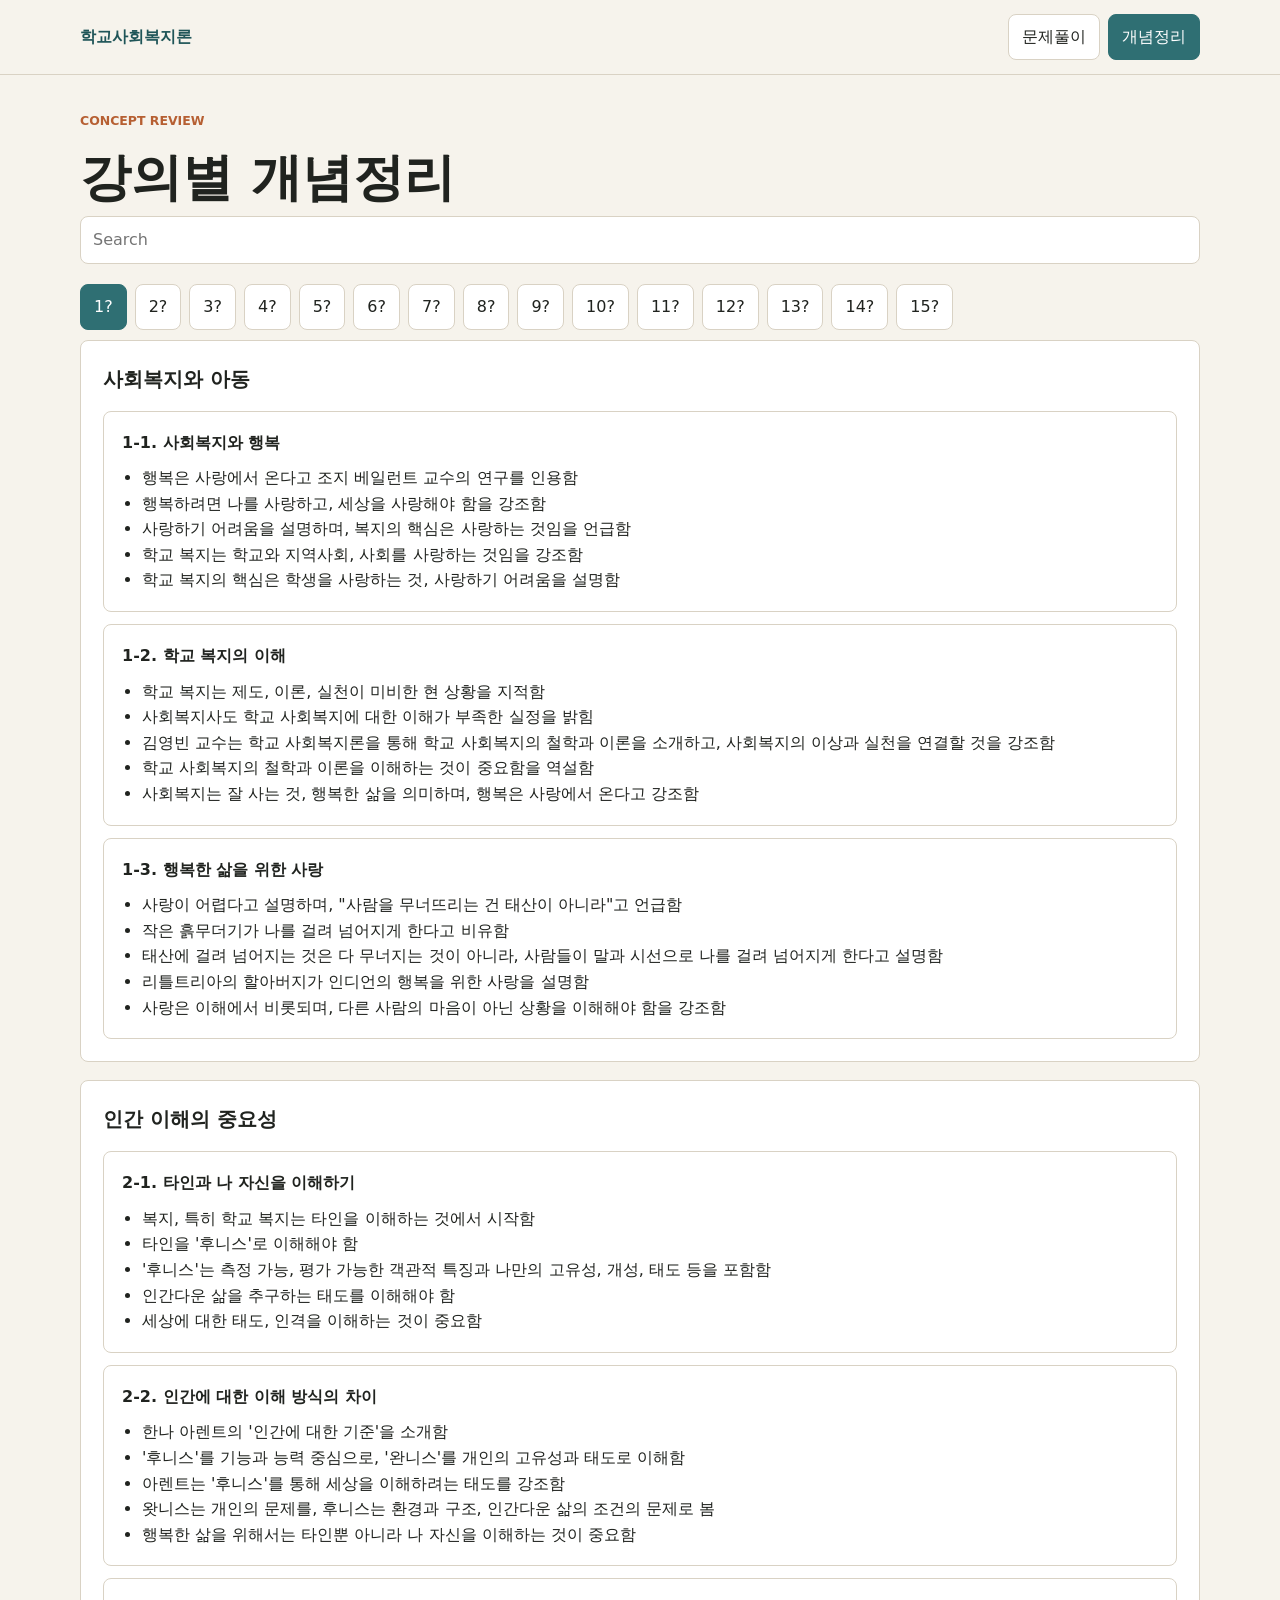
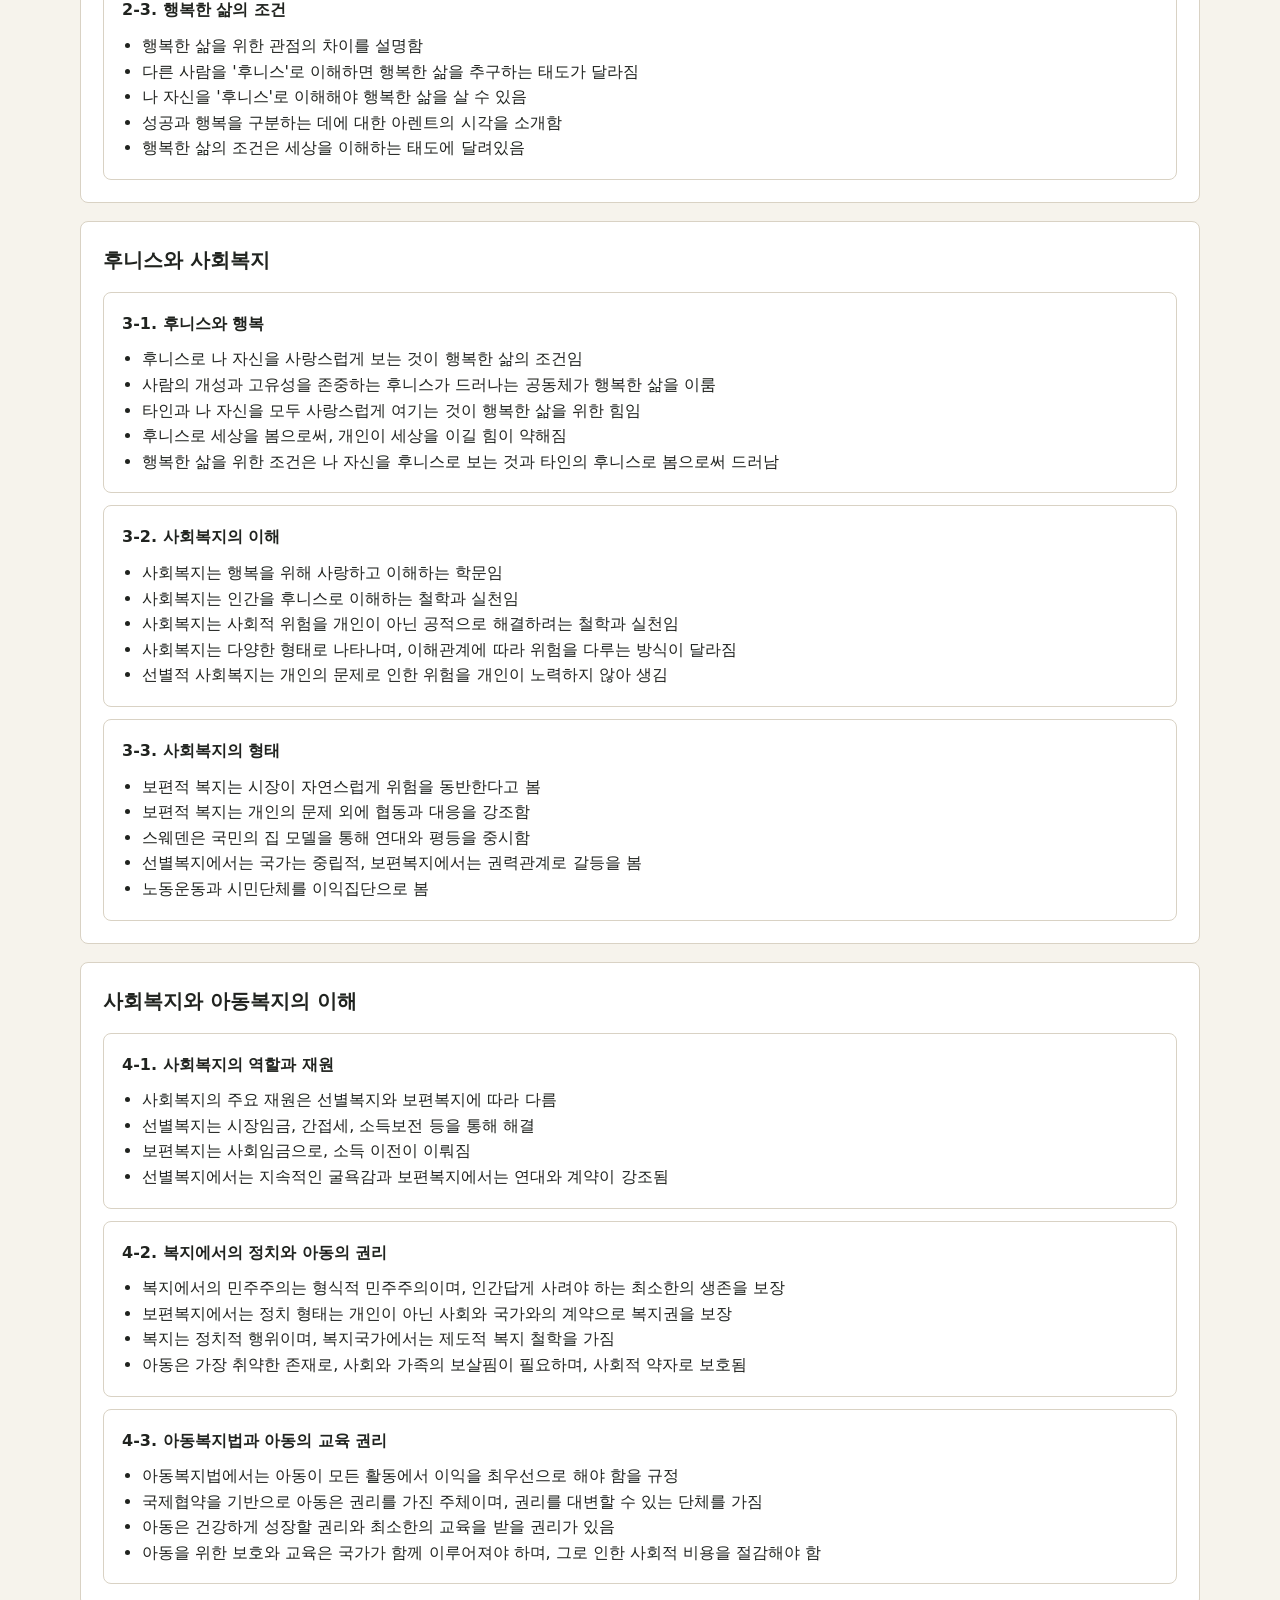
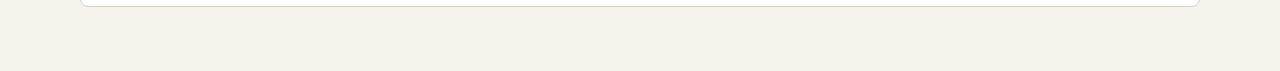
==== concepts.html @ 2b189d70 "Add school social welfare study site" ====
<!DOCTYPE html><html lang="ko"><head><meta charset="UTF-8"><meta name="viewport" content="width=device-width, initial-scale=1.0"><title>Concepts</title><link rel="stylesheet" href="style.css"></head><body><header class="topbar"><a href="index.html" class="brand">&#54617;&#44368;&#49324;&#54924;&#48373;&#51648;&#47200;</a><nav><a href="quiz.html">&#47928;&#51228;&#54400;&#51060;</a><a href="concepts.html" aria-current="page">&#44060;&#45392;&#51221;&#47532;</a></nav></header><main class="content-shell"><section class="page-heading"><p class="eyebrow">Concept Review</p><h1>&#44053;&#51032;&#48324; &#44060;&#45392;&#51221;&#47532;</h1><input id="search" class="search" type="search" placeholder="Search"></section><div class="lecture-tabs" id="lecture-tabs"></div><section class="concept-list" id="concept-list"></section></main><script src="data.js"></script><script>const tabs=document.getElementById('lecture-tabs'),list=document.getElementById('concept-list'),search=document.getElementById('search');let active=lectures[0]?.id||1;function renderTabs(){tabs.innerHTML=lectures.map(l=>`<button type="button" class="tab ${l.id===active?'is-active':''}" data-id="${l.id}">${l.id}?</button>`).join('')}function renderList(){const q=search.value.trim().toLowerCase(),lec=lectures.find(x=>x.id===active);if(!lec)return;const html=lec.sections.map(s=>{const subs=s.subtopics.filter(sub=>!q||[s.title,sub.title,...sub.points].join(' ').toLowerCase().includes(q));if(!subs.length)return'';return`<article class="concept-section"><h2>${s.title}</h2>${subs.map(sub=>`<div class="concept-card"><h3>${sub.id}. ${sub.title}</h3><ul>${sub.points.map(p=>`<li>${p}</li>`).join('')}</ul></div>`).join('')}</article>`}).join('');list.innerHTML=html||'<p class="empty">No results.</p>'}tabs.addEventListener('click',e=>{const b=e.target.closest('button[data-id]');if(!b)return;active=Number(b.dataset.id);renderTabs();renderList()});search.addEventListener('input',renderList);renderTabs();renderList();</script></body></html>
---- style.css ----
:root{color-scheme:light;--bg:#f6f3ec;--panel:#fff;--ink:#20231f;--muted:#646b5f;--line:#d9d2c4;--accent:#2f6f73;--accent-strong:#1f5558;--warm:#b65f32;--soft:#e9f1ed;--danger:#b64b4b;--success:#287b51}:root[data-theme=dark]{color-scheme:dark;--bg:#171914;--panel:#22261f;--ink:#f3f1e8;--muted:#bbb7a7;--line:#3c4236;--accent:#78b8ad;--accent-strong:#9bcfc6;--warm:#de9a68;--soft:#26342f;--danger:#e07d7d;--success:#83d2a2}*{box-sizing:border-box}body{margin:0;min-height:100vh;background:var(--bg);color:var(--ink);font-family:"Pretendard","Segoe UI",system-ui,sans-serif;line-height:1.6}a{color:inherit;text-decoration:none}button,input,select{font:inherit}.site-shell,.content-shell{width:min(1120px,calc(100% - 32px));margin:0 auto}.site-shell{padding:56px 0}.hero{display:grid;grid-template-columns:minmax(0,1.5fr) minmax(280px,.7fr);gap:24px;align-items:stretch;min-height:360px;padding:44px;background:linear-gradient(135deg,#fdfbf5 0%,#e6efeb 55%,#f6e4d6 100%);border:1px solid var(--line);border-radius:8px}:root[data-theme=dark] .hero{background:linear-gradient(135deg,#242820 0%,#1d3434 55%,#3b2b20 100%)}.eyebrow{margin:0 0 8px;color:var(--warm);font-size:.78rem;font-weight:800;letter-spacing:0;text-transform:uppercase}h1{margin:0;font-size:clamp(2.2rem,5vw,4.6rem);line-height:1.05;letter-spacing:0}.hero__lead{max-width:560px;color:var(--muted);font-size:1.05rem}.progress-panel,.study-card,.concept-card,.quiz-card,.quiz-tools,.concept-section{background:var(--panel);border:1px solid var(--line);border-radius:8px}.progress-panel{align-self:end;padding:24px}.progress-panel__header,.quiz-meta,.quiz-actions,.topbar,.study-card{display:flex;align-items:center;justify-content:space-between;gap:16px}.progress-track{height:12px;margin:18px 0 12px;overflow:hidden;border-radius:999px;background:var(--soft)}.progress-fill{width:0;height:100%;background:var(--accent)}.theme-toggle{position:fixed;top:18px;right:18px;z-index:10;width:44px;height:44px;border:1px solid var(--line);border-radius:999px;background:var(--panel);color:var(--ink);cursor:pointer}.study-cards{display:grid;grid-template-columns:repeat(2,minmax(0,1fr));gap:16px;margin-top:20px}.study-card{padding:22px;justify-content:flex-start}.study-card:hover{border-color:var(--accent)}.study-card__icon{display:grid;place-items:center;flex:0 0 44px;height:44px;border-radius:8px;background:var(--accent);color:#fff;font-weight:900}.study-card__body{display:grid;gap:4px}.study-card__body span,.progress-panel p,.empty,.solved-state{color:var(--muted);margin:0}.lecture-strip{display:grid;grid-template-columns:repeat(auto-fit,minmax(160px,1fr));gap:10px;margin-top:20px}.lecture-strip article{padding:14px;border-bottom:2px solid var(--accent);background:rgba(255,255,255,.45)}.lecture-strip span{display:block;color:var(--muted);font-size:.9rem}.topbar{position:sticky;top:0;z-index:5;padding:14px max(16px,calc((100vw - 1120px)/2));background:var(--bg);border-bottom:1px solid var(--line)}.brand{font-weight:900;color:var(--accent-strong)}.topbar nav{display:flex;gap:8px}.topbar nav a,.tab,.quiz-tools button,.quiz-actions button{padding:9px 13px;border:1px solid var(--line);border-radius:8px;background:var(--panel);color:var(--ink);cursor:pointer}.topbar nav a[aria-current=page],.tab.is-active{background:var(--accent);border-color:var(--accent);color:#fff}.content-shell{padding:36px 0 64px}.page-heading{display:grid;gap:12px;margin-bottom:20px}.page-heading h1{font-size:clamp(1.9rem,4vw,3.4rem)}.search,.quiz-tools select{width:100%;min-height:44px;padding:10px 12px;border:1px solid var(--line);border-radius:8px;background:var(--panel);color:var(--ink)}.lecture-tabs{display:flex;gap:8px;overflow-x:auto;padding-bottom:10px}.concept-list{display:grid;gap:18px}.concept-section{padding:22px}.concept-section h2,.quiz-card h2{margin:0 0 16px;font-size:1.25rem}.concept-card{padding:18px;margin-top:12px}.concept-card h3{margin:0 0 10px;font-size:1rem}ul{margin:0;padding-left:20px}.quiz-shell{max-width:860px}.quiz-tools{display:grid;grid-template-columns:1fr 1fr auto;gap:12px;padding:14px;margin-bottom:16px}.quiz-tools label{display:grid;gap:6px;color:var(--muted);font-size:.92rem}.quiz-card{padding:24px;min-height:420px}.quiz-meta{justify-content:flex-start;flex-wrap:wrap;margin-bottom:12px;color:var(--muted);font-size:.9rem}.quiz-meta span{padding:3px 8px;border:1px solid var(--line);border-radius:999px}.options{display:grid;gap:10px;margin:20px 0}.options button{width:100%;min-height:52px;padding:13px 14px;text-align:left;border:1px solid var(--line);border-radius:8px;background:var(--panel);color:var(--ink);cursor:pointer}.options button:hover:not(:disabled){border-color:var(--accent)}.options button.is-correct{border-color:var(--success);background:color-mix(in srgb,var(--success) 14%,var(--panel))}.options button.is-wrong{border-color:var(--danger);background:color-mix(in srgb,var(--danger) 12%,var(--panel))}.feedback strong{color:var(--accent-strong)}@media(max-width:760px){.site-shell,.content-shell{width:min(100% - 24px,1120px)}.site-shell{padding-top:72px}.hero{grid-template-columns:1fr;padding:28px}.study-cards,.quiz-tools{grid-template-columns:1fr}.topbar{align-items:flex-start;flex-direction:column}h1{font-size:2.35rem}}
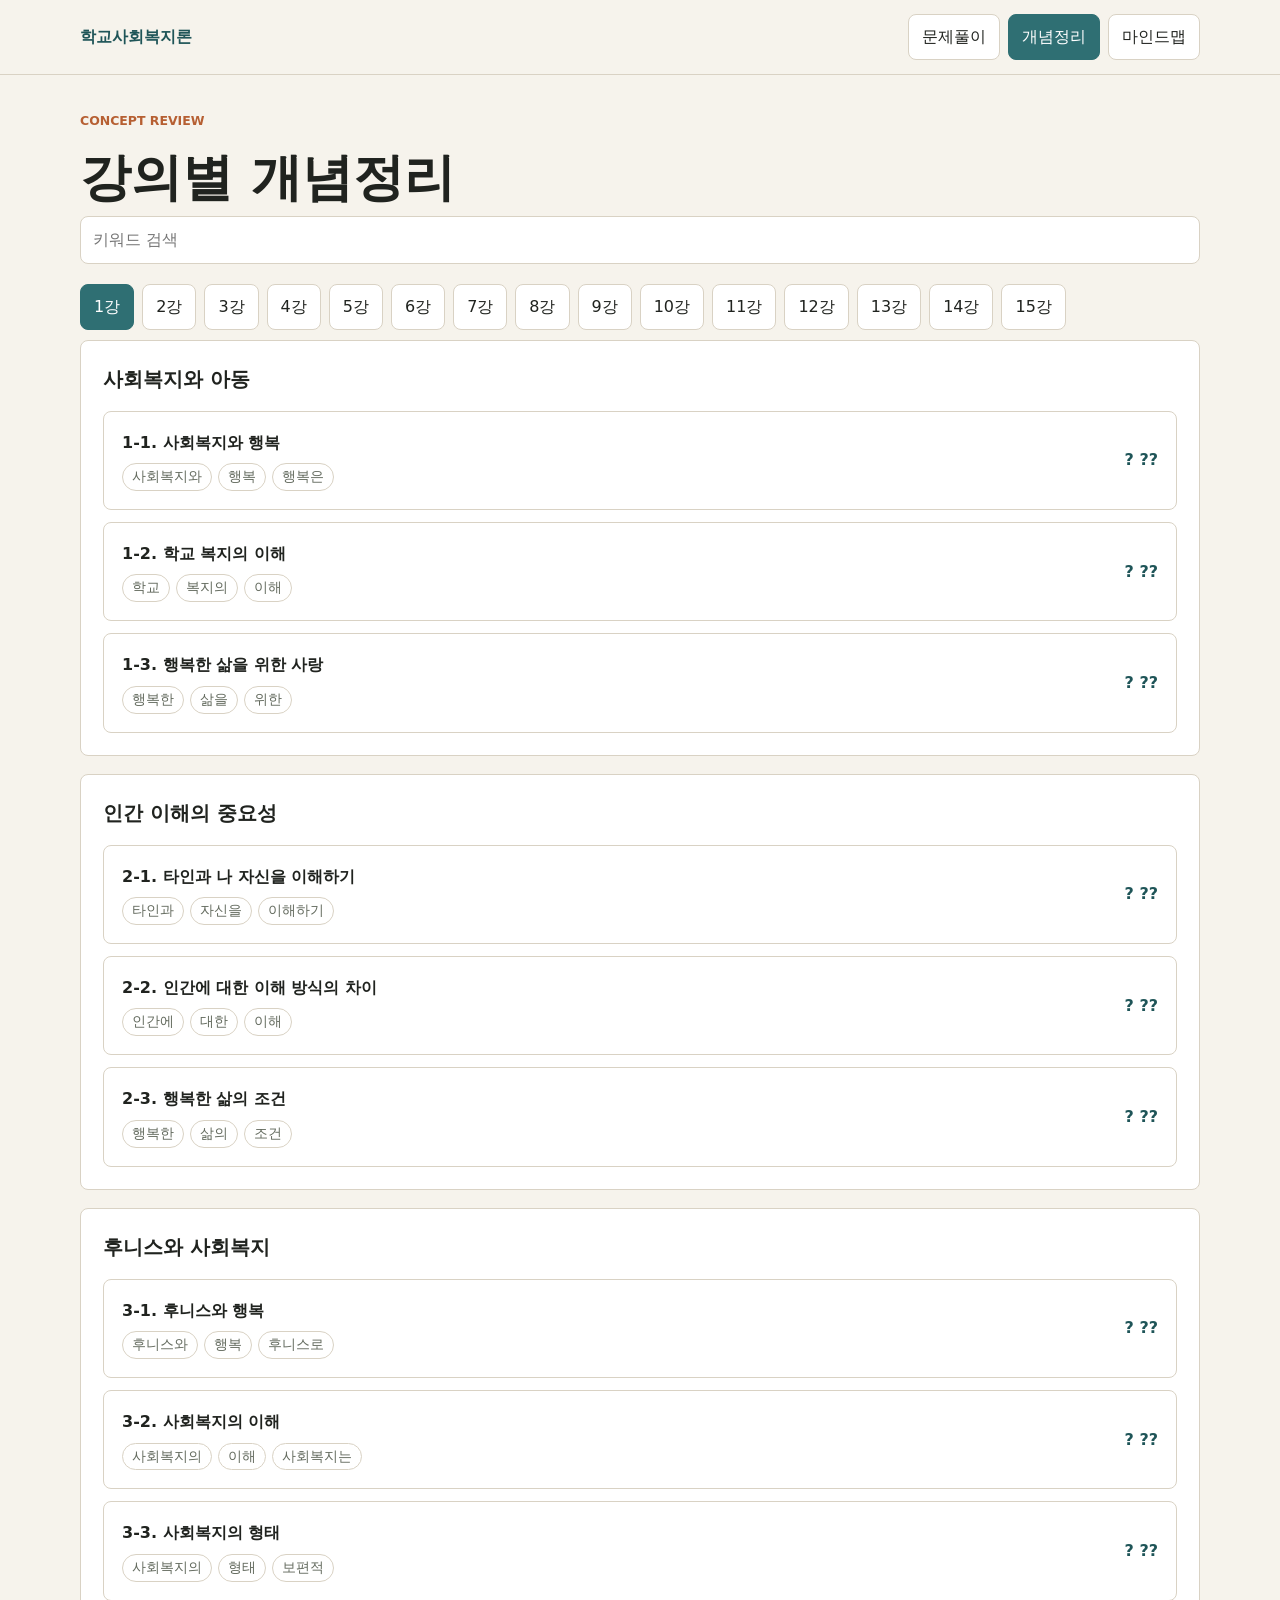
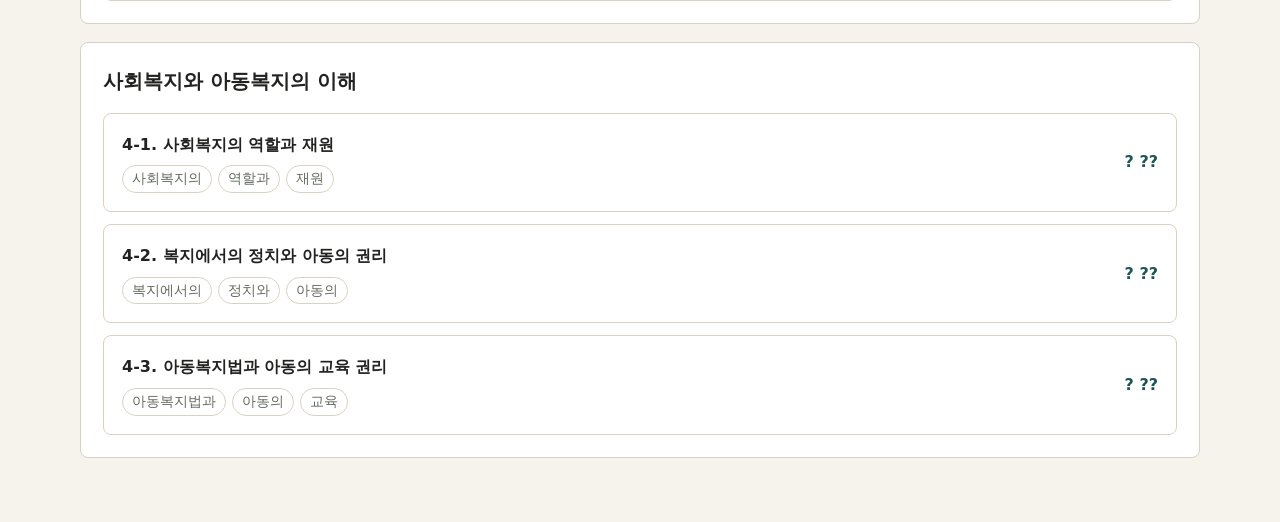
==== commit ebce4076: "Fix UI issues and add mindmap" ====
--- a/concepts.html
+++ b/concepts.html
@@ -1 +1,64 @@
-<!DOCTYPE html><html lang="ko"><head><meta charset="UTF-8"><meta name="viewport" content="width=device-width, initial-scale=1.0"><title>Concepts</title><link rel="stylesheet" href="style.css"></head><body><header class="topbar"><a href="index.html" class="brand">&#54617;&#44368;&#49324;&#54924;&#48373;&#51648;&#47200;</a><nav><a href="quiz.html">&#47928;&#51228;&#54400;&#51060;</a><a href="concepts.html" aria-current="page">&#44060;&#45392;&#51221;&#47532;</a></nav></header><main class="content-shell"><section class="page-heading"><p class="eyebrow">Concept Review</p><h1>&#44053;&#51032;&#48324; &#44060;&#45392;&#51221;&#47532;</h1><input id="search" class="search" type="search" placeholder="Search"></section><div class="lecture-tabs" id="lecture-tabs"></div><section class="concept-list" id="concept-list"></section></main><script src="data.js"></script><script>const tabs=document.getElementById('lecture-tabs'),list=document.getElementById('concept-list'),search=document.getElementById('search');let active=lectures[0]?.id||1;function renderTabs(){tabs.innerHTML=lectures.map(l=>`<button type="button" class="tab ${l.id===active?'is-active':''}" data-id="${l.id}">${l.id}?</button>`).join('')}function renderList(){const q=search.value.trim().toLowerCase(),lec=lectures.find(x=>x.id===active);if(!lec)return;const html=lec.sections.map(s=>{const subs=s.subtopics.filter(sub=>!q||[s.title,sub.title,...sub.points].join(' ').toLowerCase().includes(q));if(!subs.length)return'';return`<article class="concept-section"><h2>${s.title}</h2>${subs.map(sub=>`<div class="concept-card"><h3>${sub.id}. ${sub.title}</h3><ul>${sub.points.map(p=>`<li>${p}</li>`).join('')}</ul></div>`).join('')}</article>`}).join('');list.innerHTML=html||'<p class="empty">No results.</p>'}tabs.addEventListener('click',e=>{const b=e.target.closest('button[data-id]');if(!b)return;active=Number(b.dataset.id);renderTabs();renderList()});search.addEventListener('input',renderList);renderTabs();renderList();</script></body></html>+<!DOCTYPE html>
+<html lang="ko">
+<head>
+  <meta charset="UTF-8">
+  <meta name="viewport" content="width=device-width, initial-scale=1.0">
+  <title>&#44060;&#45392;&#51221;&#47532; | &#54617;&#44368;&#49324;&#54924;&#48373;&#51648;&#47200;</title>
+  <link rel="stylesheet" href="style.css">
+</head>
+<body>
+  <header class="topbar">
+    <a href="index.html" class="brand">&#54617;&#44368;&#49324;&#54924;&#48373;&#51648;&#47200;</a>
+    <nav><a href="quiz.html">&#47928;&#51228;&#54400;&#51060;</a><a href="concepts.html" aria-current="page">&#44060;&#45392;&#51221;&#47532;</a><a href="mindmap.html">&#47560;&#51064;&#46300;&#47605;</a></nav>
+  </header>
+  <main class="content-shell">
+    <section class="page-heading">
+      <p class="eyebrow">Concept Review</p>
+      <h1>&#44053;&#51032;&#48324; &#44060;&#45392;&#51221;&#47532;</h1>
+      <input id="search" class="search" type="search" placeholder="&#53412;&#50892;&#46300; &#44160;&#49353;" aria-label="concept search">
+    </section>
+    <div class="lecture-tabs" id="lecture-tabs"></div>
+    <section class="concept-list" id="concept-list"></section>
+  </main>
+  <script src="data.js"></script>
+  <script>
+    const tabs = document.getElementById('lecture-tabs');
+    const list = document.getElementById('concept-list');
+    const search = document.getElementById('search');
+    let active = lectures[0]?.id || 1;
+    const labelOf = (lecture) => lecture.label || `${lecture.id}?`;
+    function keywordsFor(sub) {
+      const source = [sub.title, ...sub.points.slice(0, 2)].join(' ');
+      const words = source.split(/[\s,?/()]+/).map((word) => word.replace(/["'????.,!?]/g, '')).filter((word) => word.length >= 2);
+      return [...new Set(words)].slice(0, 3);
+    }
+    function renderTabs() {
+      tabs.innerHTML = lectures.map((lecture) => `<button type="button" class="tab ${lecture.id === active ? 'is-active' : ''}" data-id="${lecture.id}">${labelOf(lecture)}</button>`).join('');
+    }
+    function renderList() {
+      const query = search.value.trim().toLowerCase();
+      const lecture = lectures.find((item) => item.id === active);
+      if (!lecture) return;
+      const sections = lecture.sections.map((section) => {
+        const subtopics = section.subtopics.filter((sub) => !query || [section.title, sub.title, ...sub.points].join(' ').toLowerCase().includes(query));
+        if (!subtopics.length) return '';
+        return `<article class="concept-section"><h2>${section.title}</h2>${subtopics.map((sub) => {
+          const keywords = keywordsFor(sub).map((word) => `<span>${word}</span>`).join('');
+          return `<details class="concept-card"><summary><span><strong>${sub.id}. ${sub.title}</strong><span class="keyword-row">${keywords}</span></span><em>? ??</em></summary><ul>${sub.points.map((point) => `<li>${point}</li>`).join('')}</ul></details>`;
+        }).join('')}</article>`;
+      }).join('');
+      list.innerHTML = sections || '<p class="empty">?? ??? ????.</p>';
+    }
+    tabs.addEventListener('click', (event) => {
+      const button = event.target.closest('button[data-id]');
+      if (!button) return;
+      active = Number(button.dataset.id);
+      renderTabs();
+      renderList();
+    });
+    search.addEventListener('input', renderList);
+    renderTabs();
+    renderList();
+  </script>
+</body>
+</html>
--- a/style.css
+++ b/style.css
@@ -1 +1,4 @@
-:root{color-scheme:light;--bg:#f6f3ec;--panel:#fff;--ink:#20231f;--muted:#646b5f;--line:#d9d2c4;--accent:#2f6f73;--accent-strong:#1f5558;--warm:#b65f32;--soft:#e9f1ed;--danger:#b64b4b;--success:#287b51}:root[data-theme=dark]{color-scheme:dark;--bg:#171914;--panel:#22261f;--ink:#f3f1e8;--muted:#bbb7a7;--line:#3c4236;--accent:#78b8ad;--accent-strong:#9bcfc6;--warm:#de9a68;--soft:#26342f;--danger:#e07d7d;--success:#83d2a2}*{box-sizing:border-box}body{margin:0;min-height:100vh;background:var(--bg);color:var(--ink);font-family:"Pretendard","Segoe UI",system-ui,sans-serif;line-height:1.6}a{color:inherit;text-decoration:none}button,input,select{font:inherit}.site-shell,.content-shell{width:min(1120px,calc(100% - 32px));margin:0 auto}.site-shell{padding:56px 0}.hero{display:grid;grid-template-columns:minmax(0,1.5fr) minmax(280px,.7fr);gap:24px;align-items:stretch;min-height:360px;padding:44px;background:linear-gradient(135deg,#fdfbf5 0%,#e6efeb 55%,#f6e4d6 100%);border:1px solid var(--line);border-radius:8px}:root[data-theme=dark] .hero{background:linear-gradient(135deg,#242820 0%,#1d3434 55%,#3b2b20 100%)}.eyebrow{margin:0 0 8px;color:var(--warm);font-size:.78rem;font-weight:800;letter-spacing:0;text-transform:uppercase}h1{margin:0;font-size:clamp(2.2rem,5vw,4.6rem);line-height:1.05;letter-spacing:0}.hero__lead{max-width:560px;color:var(--muted);font-size:1.05rem}.progress-panel,.study-card,.concept-card,.quiz-card,.quiz-tools,.concept-section{background:var(--panel);border:1px solid var(--line);border-radius:8px}.progress-panel{align-self:end;padding:24px}.progress-panel__header,.quiz-meta,.quiz-actions,.topbar,.study-card{display:flex;align-items:center;justify-content:space-between;gap:16px}.progress-track{height:12px;margin:18px 0 12px;overflow:hidden;border-radius:999px;background:var(--soft)}.progress-fill{width:0;height:100%;background:var(--accent)}.theme-toggle{position:fixed;top:18px;right:18px;z-index:10;width:44px;height:44px;border:1px solid var(--line);border-radius:999px;background:var(--panel);color:var(--ink);cursor:pointer}.study-cards{display:grid;grid-template-columns:repeat(2,minmax(0,1fr));gap:16px;margin-top:20px}.study-card{padding:22px;justify-content:flex-start}.study-card:hover{border-color:var(--accent)}.study-card__icon{display:grid;place-items:center;flex:0 0 44px;height:44px;border-radius:8px;background:var(--accent);color:#fff;font-weight:900}.study-card__body{display:grid;gap:4px}.study-card__body span,.progress-panel p,.empty,.solved-state{color:var(--muted);margin:0}.lecture-strip{display:grid;grid-template-columns:repeat(auto-fit,minmax(160px,1fr));gap:10px;margin-top:20px}.lecture-strip article{padding:14px;border-bottom:2px solid var(--accent);background:rgba(255,255,255,.45)}.lecture-strip span{display:block;color:var(--muted);font-size:.9rem}.topbar{position:sticky;top:0;z-index:5;padding:14px max(16px,calc((100vw - 1120px)/2));background:var(--bg);border-bottom:1px solid var(--line)}.brand{font-weight:900;color:var(--accent-strong)}.topbar nav{display:flex;gap:8px}.topbar nav a,.tab,.quiz-tools button,.quiz-actions button{padding:9px 13px;border:1px solid var(--line);border-radius:8px;background:var(--panel);color:var(--ink);cursor:pointer}.topbar nav a[aria-current=page],.tab.is-active{background:var(--accent);border-color:var(--accent);color:#fff}.content-shell{padding:36px 0 64px}.page-heading{display:grid;gap:12px;margin-bottom:20px}.page-heading h1{font-size:clamp(1.9rem,4vw,3.4rem)}.search,.quiz-tools select{width:100%;min-height:44px;padding:10px 12px;border:1px solid var(--line);border-radius:8px;background:var(--panel);color:var(--ink)}.lecture-tabs{display:flex;gap:8px;overflow-x:auto;padding-bottom:10px}.concept-list{display:grid;gap:18px}.concept-section{padding:22px}.concept-section h2,.quiz-card h2{margin:0 0 16px;font-size:1.25rem}.concept-card{padding:18px;margin-top:12px}.concept-card h3{margin:0 0 10px;font-size:1rem}ul{margin:0;padding-left:20px}.quiz-shell{max-width:860px}.quiz-tools{display:grid;grid-template-columns:1fr 1fr auto;gap:12px;padding:14px;margin-bottom:16px}.quiz-tools label{display:grid;gap:6px;color:var(--muted);font-size:.92rem}.quiz-card{padding:24px;min-height:420px}.quiz-meta{justify-content:flex-start;flex-wrap:wrap;margin-bottom:12px;color:var(--muted);font-size:.9rem}.quiz-meta span{padding:3px 8px;border:1px solid var(--line);border-radius:999px}.options{display:grid;gap:10px;margin:20px 0}.options button{width:100%;min-height:52px;padding:13px 14px;text-align:left;border:1px solid var(--line);border-radius:8px;background:var(--panel);color:var(--ink);cursor:pointer}.options button:hover:not(:disabled){border-color:var(--accent)}.options button.is-correct{border-color:var(--success);background:color-mix(in srgb,var(--success) 14%,var(--panel))}.options button.is-wrong{border-color:var(--danger);background:color-mix(in srgb,var(--danger) 12%,var(--panel))}.feedback strong{color:var(--accent-strong)}@media(max-width:760px){.site-shell,.content-shell{width:min(100% - 24px,1120px)}.site-shell{padding-top:72px}.hero{grid-template-columns:1fr;padding:28px}.study-cards,.quiz-tools{grid-template-columns:1fr}.topbar{align-items:flex-start;flex-direction:column}h1{font-size:2.35rem}}
+:root{color-scheme:light;--bg:#f6f3ec;--panel:#fff;--ink:#20231f;--muted:#646b5f;--line:#d9d2c4;--accent:#2f6f73;--accent-strong:#1f5558;--warm:#b65f32;--soft:#e9f1ed;--danger:#b64b4b;--success:#287b51}
+:root[data-theme=dark]{color-scheme:dark;--bg:#171914;--panel:#22261f;--ink:#f3f1e8;--muted:#bbb7a7;--line:#3c4236;--accent:#78b8ad;--accent-strong:#9bcfc6;--warm:#de9a68;--soft:#26342f;--danger:#e07d7d;--success:#83d2a2}
+*{box-sizing:border-box}body{margin:0;min-height:100vh;background:var(--bg);color:var(--ink);font-family:"Pretendard","Segoe UI",system-ui,sans-serif;line-height:1.6}a{color:inherit;text-decoration:none}button,input,select{font:inherit}.site-shell,.content-shell{width:min(1120px,calc(100% - 32px));margin:0 auto}.site-shell{padding:56px 0}.hero{display:grid;grid-template-columns:minmax(0,1.5fr) minmax(280px,.7fr);gap:24px;align-items:stretch;min-height:360px;padding:44px;background:linear-gradient(135deg,#fdfbf5 0%,#e6efeb 55%,#f6e4d6 100%);border:1px solid var(--line);border-radius:8px}:root[data-theme=dark] .hero{background:linear-gradient(135deg,#242820 0%,#1d3434 55%,#3b2b20 100%)}.eyebrow{margin:0 0 8px;color:var(--warm);font-size:.78rem;font-weight:800;letter-spacing:0;text-transform:uppercase}h1{margin:0;font-size:clamp(2.2rem,5vw,4.6rem);line-height:1.05;letter-spacing:0}.hero__lead{max-width:560px;color:var(--muted);font-size:1.05rem}.progress-panel,.study-card,.concept-card,.quiz-card,.quiz-tools,.concept-section{background:var(--panel);border:1px solid var(--line);border-radius:8px}.progress-panel{align-self:end;padding:24px}.progress-panel__header,.quiz-meta,.quiz-actions,.topbar,.study-card{display:flex;align-items:center;justify-content:space-between;gap:16px}.progress-track{height:12px;margin:18px 0 12px;overflow:hidden;border-radius:999px;background:var(--soft)}.progress-fill{width:0;height:100%;background:var(--accent)}.theme-toggle{position:fixed;top:18px;right:18px;z-index:10;width:44px;height:44px;border:1px solid var(--line);border-radius:999px;background:var(--panel);color:var(--ink);cursor:pointer}.study-cards{display:grid;grid-template-columns:repeat(2,minmax(0,1fr));gap:16px;margin-top:20px}.study-cards.three{grid-template-columns:repeat(3,minmax(0,1fr))}.study-card{padding:22px;justify-content:flex-start}.study-card:hover{border-color:var(--accent)}.study-card__icon{display:grid;place-items:center;flex:0 0 44px;height:44px;border-radius:8px;background:var(--accent);color:#fff;font-weight:900}.study-card__body{display:grid;gap:4px}.study-card__body span,.progress-panel p,.empty,.solved-state{color:var(--muted);margin:0}.lecture-strip{display:grid;grid-template-columns:repeat(auto-fit,minmax(160px,1fr));gap:10px;margin-top:20px}.lecture-strip article{padding:14px;border-bottom:2px solid var(--accent);background:rgba(255,255,255,.45)}.lecture-strip span{display:block;color:var(--muted);font-size:.9rem}.topbar{position:sticky;top:0;z-index:5;padding:14px max(16px,calc((100vw - 1120px)/2));background:var(--bg);border-bottom:1px solid var(--line)}.brand{font-weight:900;color:var(--accent-strong)}.topbar nav{display:flex;gap:8px;flex-wrap:wrap}.topbar nav a,.tab,.quiz-tools button,.quiz-actions button{padding:9px 13px;border:1px solid var(--line);border-radius:8px;background:var(--panel);color:var(--ink);cursor:pointer}.topbar nav a[aria-current=page],.tab.is-active{background:var(--accent);border-color:var(--accent);color:#fff}.content-shell{padding:36px 0 64px}.page-heading{display:grid;gap:12px;margin-bottom:20px}.page-heading h1{font-size:clamp(1.9rem,4vw,3.4rem)}.search,.quiz-tools select{width:100%;min-height:44px;padding:10px 12px;border:1px solid var(--line);border-radius:8px;background:var(--panel);color:var(--ink)}.lecture-tabs{display:flex;gap:8px;overflow-x:auto;padding-bottom:10px}.concept-list{display:grid;gap:18px}.concept-section{padding:22px}.concept-section h2,.quiz-card h2{margin:0 0 16px;font-size:1.25rem}.concept-card{padding:0;margin-top:12px;overflow:hidden}.concept-card summary{display:flex;align-items:center;justify-content:space-between;gap:16px;padding:18px;cursor:pointer;list-style:none}.concept-card summary::-webkit-details-marker{display:none}.concept-card summary em{flex:0 0 auto;color:var(--accent-strong);font-style:normal;font-weight:800}.concept-card[open] summary{border-bottom:1px solid var(--line)}.concept-card ul{padding:16px 22px 18px 38px}.keyword-row{display:flex;flex-wrap:wrap;gap:6px;margin-top:8px}.keyword-row span{display:inline-flex;align-items:center;min-height:26px;padding:2px 9px;border:1px solid var(--line);border-radius:999px;color:var(--muted);font-size:.85rem}ul{margin:0;padding-left:20px}.quiz-shell{max-width:860px}.quiz-tools{display:grid;grid-template-columns:1fr 1fr auto;gap:12px;padding:14px;margin-bottom:16px}.quiz-tools label{display:grid;gap:6px;color:var(--muted);font-size:.92rem}.quiz-card{padding:24px;min-height:420px}.quiz-meta{justify-content:flex-start;flex-wrap:wrap;margin-bottom:12px;color:var(--muted);font-size:.9rem}.quiz-meta span{padding:3px 8px;border:1px solid var(--line);border-radius:999px}.options{display:grid;gap:10px;margin:20px 0}.options button{width:100%;min-height:52px;padding:13px 14px;text-align:left;border:1px solid var(--line);border-radius:8px;background:var(--panel);color:var(--ink);cursor:pointer}.options button:hover:not(:disabled){border-color:var(--accent)}.options button.is-correct{border-color:var(--success);background:color-mix(in srgb,var(--success) 14%,var(--panel))}.options button.is-wrong{border-color:var(--danger);background:color-mix(in srgb,var(--danger) 12%,var(--panel))}.feedback strong{color:var(--accent-strong)}.mindmap-shell{width:min(1280px,calc(100% - 24px))}.mindmap-panel{height:min(72vh,760px);min-height:560px;overflow:auto;background:var(--panel);border:1px solid var(--line);border-radius:8px}.mindmap-panel svg{display:block;width:100%;height:100%;min-width:820px}.links path{fill:none;stroke:var(--line);stroke-width:1.7}.mind-node{cursor:pointer}.mind-node circle{stroke:var(--panel);stroke-width:2}.mind-node text{font-size:14px;font-weight:750;paint-order:stroke;stroke:var(--panel);stroke-width:4;fill:var(--ink)}
+@media(max-width:760px){.site-shell,.content-shell{width:min(100% - 24px,1120px)}.site-shell{padding-top:72px}.hero{grid-template-columns:1fr;padding:28px}.study-cards,.study-cards.three,.quiz-tools{grid-template-columns:1fr}.topbar{align-items:flex-start;flex-direction:column}h1{font-size:2.35rem}.concept-card summary{align-items:flex-start;flex-direction:column}.mindmap-panel{height:68vh;min-height:500px}.mindmap-panel svg{min-width:720px}}
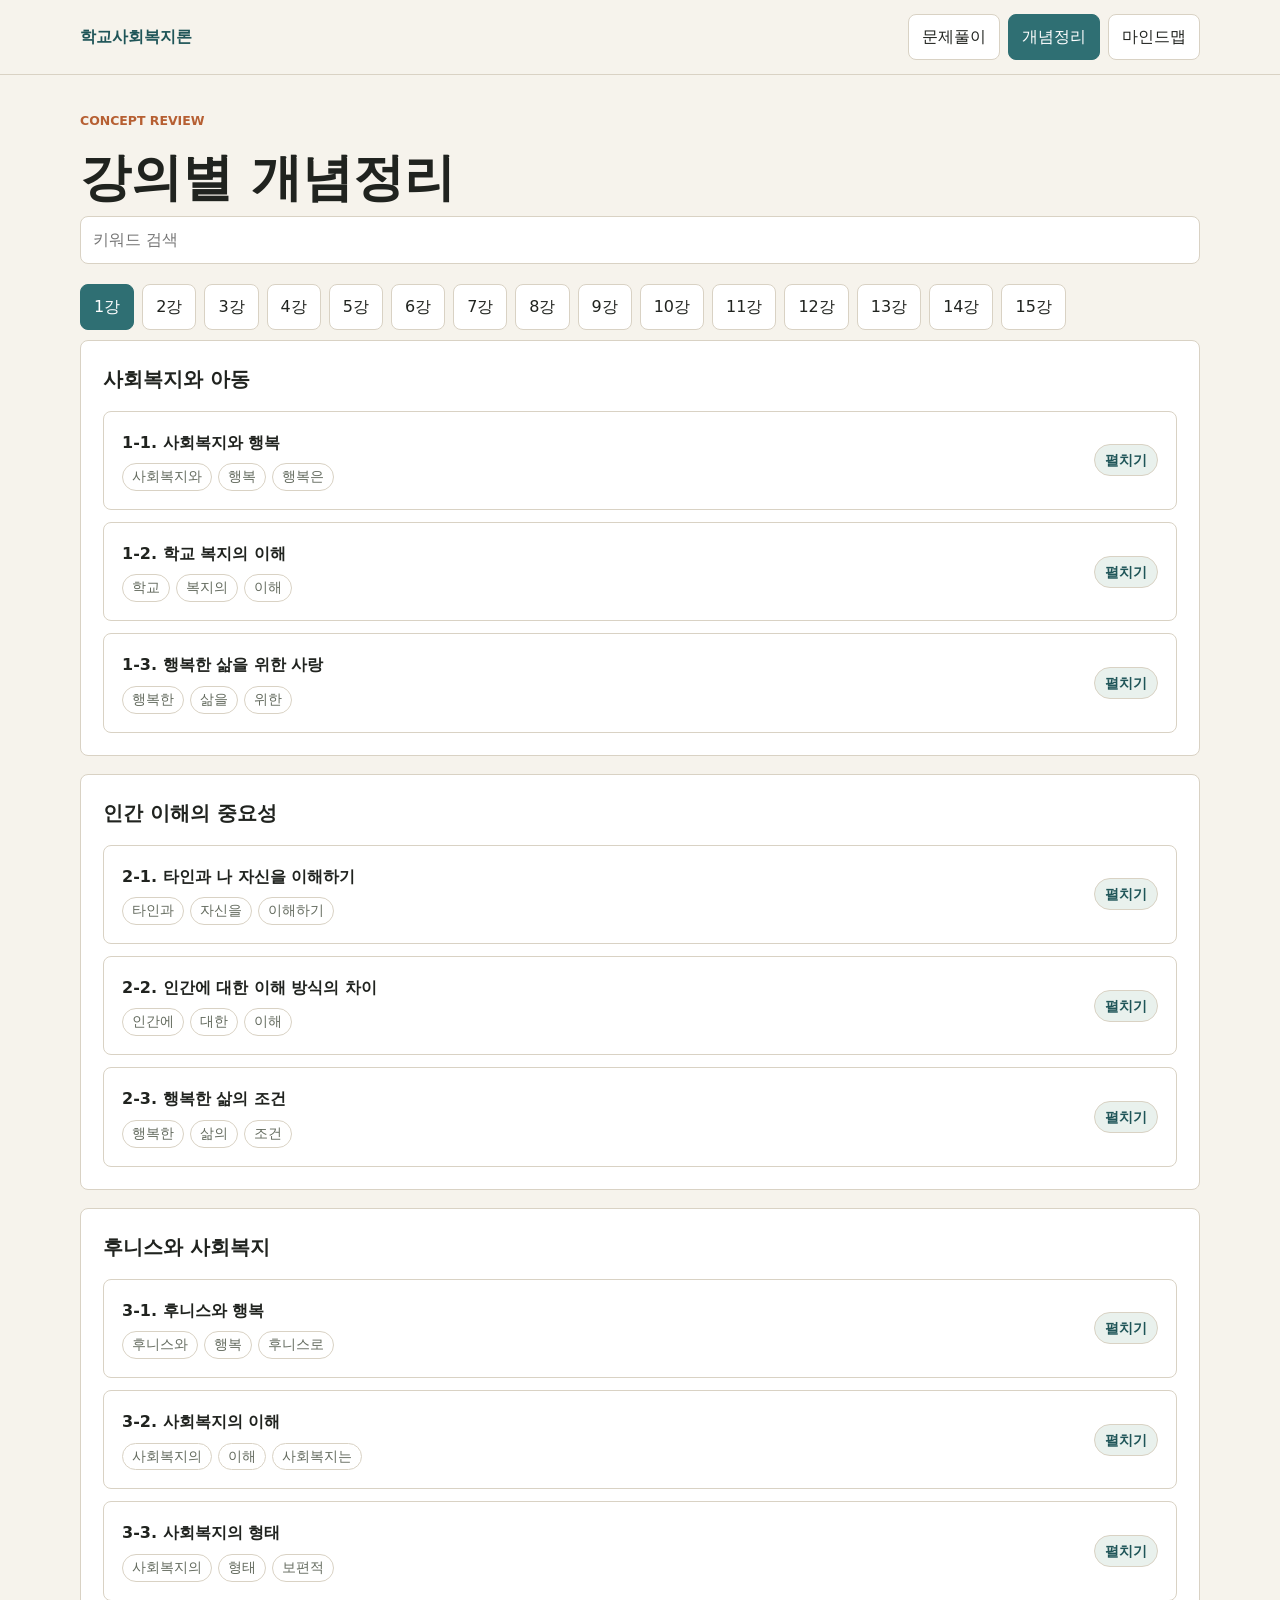
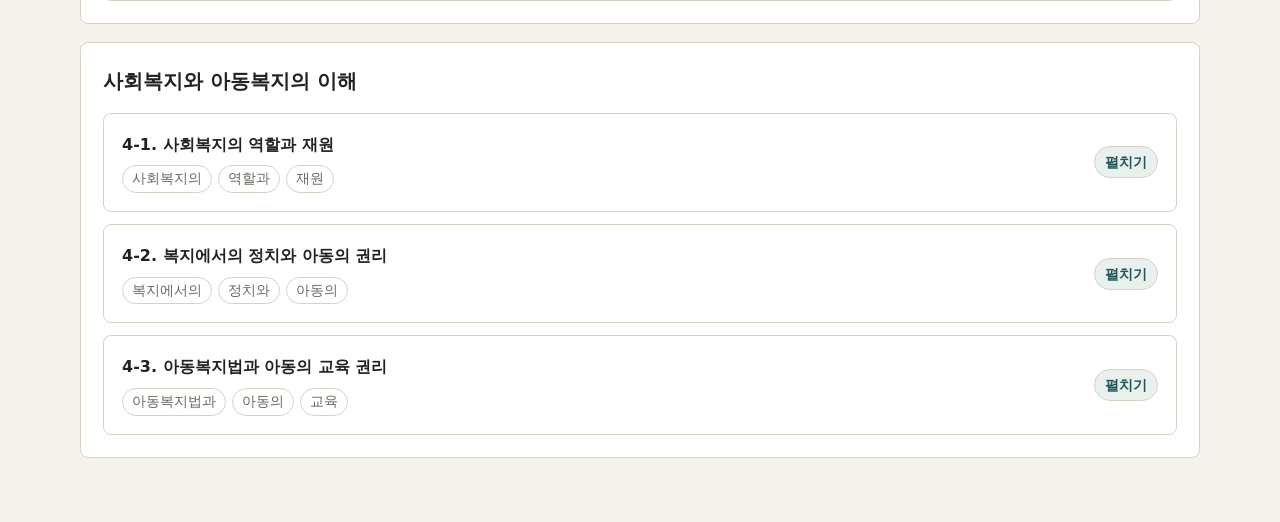
==== commit 4e4c3f70: "Fix concept detail toggle text" ====
--- a/concepts.html
+++ b/concepts.html
@@ -26,10 +26,10 @@
     const list = document.getElementById('concept-list');
     const search = document.getElementById('search');
     let active = lectures[0]?.id || 1;
-    const labelOf = (lecture) => lecture.label || `${lecture.id}?`;
+    const labelOf = (lecture) => lecture.label || `${lecture.id}\uac15`;
     function keywordsFor(sub) {
       const source = [sub.title, ...sub.points.slice(0, 2)].join(' ');
-      const words = source.split(/[\s,?/()]+/).map((word) => word.replace(/["'????.,!?]/g, '')).filter((word) => word.length >= 2);
+      const words = source.split(/[\s,./()]+/).map((word) => word.replace(/["'.,!]/g, '')).filter((word) => word.length >= 2);
       return [...new Set(words)].slice(0, 3);
     }
     function renderTabs() {
@@ -44,10 +44,10 @@
         if (!subtopics.length) return '';
         return `<article class="concept-section"><h2>${section.title}</h2>${subtopics.map((sub) => {
           const keywords = keywordsFor(sub).map((word) => `<span>${word}</span>`).join('');
-          return `<details class="concept-card"><summary><span><strong>${sub.id}. ${sub.title}</strong><span class="keyword-row">${keywords}</span></span><em>? ??</em></summary><ul>${sub.points.map((point) => `<li>${point}</li>`).join('')}</ul></details>`;
+          return `<details class="concept-card"><summary><span><strong>${sub.id}. ${sub.title}</strong><span class="keyword-row">${keywords}</span></span><em class="details-toggle"><span class="show-closed">\ud3bc\uce58\uae30</span><span class="show-open">\uc811\uae30</span></em></summary><ul>${sub.points.map((point) => `<li>${point}</li>`).join('')}</ul></details>`;
         }).join('')}</article>`;
       }).join('');
-      list.innerHTML = sections || '<p class="empty">?? ??? ????.</p>';
+      list.innerHTML = sections || '<p class="empty">\uac80\uc0c9 \uacb0\uacfc\uac00 \uc5c6\uc2b5\ub2c8\ub2e4.</p>';
     }
     tabs.addEventListener('click', (event) => {
       const button = event.target.closest('button[data-id]');
--- a/style.css
+++ b/style.css
@@ -2,3 +2,27 @@
 :root[data-theme=dark]{color-scheme:dark;--bg:#171914;--panel:#22261f;--ink:#f3f1e8;--muted:#bbb7a7;--line:#3c4236;--accent:#78b8ad;--accent-strong:#9bcfc6;--warm:#de9a68;--soft:#26342f;--danger:#e07d7d;--success:#83d2a2}
 *{box-sizing:border-box}body{margin:0;min-height:100vh;background:var(--bg);color:var(--ink);font-family:"Pretendard","Segoe UI",system-ui,sans-serif;line-height:1.6}a{color:inherit;text-decoration:none}button,input,select{font:inherit}.site-shell,.content-shell{width:min(1120px,calc(100% - 32px));margin:0 auto}.site-shell{padding:56px 0}.hero{display:grid;grid-template-columns:minmax(0,1.5fr) minmax(280px,.7fr);gap:24px;align-items:stretch;min-height:360px;padding:44px;background:linear-gradient(135deg,#fdfbf5 0%,#e6efeb 55%,#f6e4d6 100%);border:1px solid var(--line);border-radius:8px}:root[data-theme=dark] .hero{background:linear-gradient(135deg,#242820 0%,#1d3434 55%,#3b2b20 100%)}.eyebrow{margin:0 0 8px;color:var(--warm);font-size:.78rem;font-weight:800;letter-spacing:0;text-transform:uppercase}h1{margin:0;font-size:clamp(2.2rem,5vw,4.6rem);line-height:1.05;letter-spacing:0}.hero__lead{max-width:560px;color:var(--muted);font-size:1.05rem}.progress-panel,.study-card,.concept-card,.quiz-card,.quiz-tools,.concept-section{background:var(--panel);border:1px solid var(--line);border-radius:8px}.progress-panel{align-self:end;padding:24px}.progress-panel__header,.quiz-meta,.quiz-actions,.topbar,.study-card{display:flex;align-items:center;justify-content:space-between;gap:16px}.progress-track{height:12px;margin:18px 0 12px;overflow:hidden;border-radius:999px;background:var(--soft)}.progress-fill{width:0;height:100%;background:var(--accent)}.theme-toggle{position:fixed;top:18px;right:18px;z-index:10;width:44px;height:44px;border:1px solid var(--line);border-radius:999px;background:var(--panel);color:var(--ink);cursor:pointer}.study-cards{display:grid;grid-template-columns:repeat(2,minmax(0,1fr));gap:16px;margin-top:20px}.study-cards.three{grid-template-columns:repeat(3,minmax(0,1fr))}.study-card{padding:22px;justify-content:flex-start}.study-card:hover{border-color:var(--accent)}.study-card__icon{display:grid;place-items:center;flex:0 0 44px;height:44px;border-radius:8px;background:var(--accent);color:#fff;font-weight:900}.study-card__body{display:grid;gap:4px}.study-card__body span,.progress-panel p,.empty,.solved-state{color:var(--muted);margin:0}.lecture-strip{display:grid;grid-template-columns:repeat(auto-fit,minmax(160px,1fr));gap:10px;margin-top:20px}.lecture-strip article{padding:14px;border-bottom:2px solid var(--accent);background:rgba(255,255,255,.45)}.lecture-strip span{display:block;color:var(--muted);font-size:.9rem}.topbar{position:sticky;top:0;z-index:5;padding:14px max(16px,calc((100vw - 1120px)/2));background:var(--bg);border-bottom:1px solid var(--line)}.brand{font-weight:900;color:var(--accent-strong)}.topbar nav{display:flex;gap:8px;flex-wrap:wrap}.topbar nav a,.tab,.quiz-tools button,.quiz-actions button{padding:9px 13px;border:1px solid var(--line);border-radius:8px;background:var(--panel);color:var(--ink);cursor:pointer}.topbar nav a[aria-current=page],.tab.is-active{background:var(--accent);border-color:var(--accent);color:#fff}.content-shell{padding:36px 0 64px}.page-heading{display:grid;gap:12px;margin-bottom:20px}.page-heading h1{font-size:clamp(1.9rem,4vw,3.4rem)}.search,.quiz-tools select{width:100%;min-height:44px;padding:10px 12px;border:1px solid var(--line);border-radius:8px;background:var(--panel);color:var(--ink)}.lecture-tabs{display:flex;gap:8px;overflow-x:auto;padding-bottom:10px}.concept-list{display:grid;gap:18px}.concept-section{padding:22px}.concept-section h2,.quiz-card h2{margin:0 0 16px;font-size:1.25rem}.concept-card{padding:0;margin-top:12px;overflow:hidden}.concept-card summary{display:flex;align-items:center;justify-content:space-between;gap:16px;padding:18px;cursor:pointer;list-style:none}.concept-card summary::-webkit-details-marker{display:none}.concept-card summary em{flex:0 0 auto;color:var(--accent-strong);font-style:normal;font-weight:800}.concept-card[open] summary{border-bottom:1px solid var(--line)}.concept-card ul{padding:16px 22px 18px 38px}.keyword-row{display:flex;flex-wrap:wrap;gap:6px;margin-top:8px}.keyword-row span{display:inline-flex;align-items:center;min-height:26px;padding:2px 9px;border:1px solid var(--line);border-radius:999px;color:var(--muted);font-size:.85rem}ul{margin:0;padding-left:20px}.quiz-shell{max-width:860px}.quiz-tools{display:grid;grid-template-columns:1fr 1fr auto;gap:12px;padding:14px;margin-bottom:16px}.quiz-tools label{display:grid;gap:6px;color:var(--muted);font-size:.92rem}.quiz-card{padding:24px;min-height:420px}.quiz-meta{justify-content:flex-start;flex-wrap:wrap;margin-bottom:12px;color:var(--muted);font-size:.9rem}.quiz-meta span{padding:3px 8px;border:1px solid var(--line);border-radius:999px}.options{display:grid;gap:10px;margin:20px 0}.options button{width:100%;min-height:52px;padding:13px 14px;text-align:left;border:1px solid var(--line);border-radius:8px;background:var(--panel);color:var(--ink);cursor:pointer}.options button:hover:not(:disabled){border-color:var(--accent)}.options button.is-correct{border-color:var(--success);background:color-mix(in srgb,var(--success) 14%,var(--panel))}.options button.is-wrong{border-color:var(--danger);background:color-mix(in srgb,var(--danger) 12%,var(--panel))}.feedback strong{color:var(--accent-strong)}.mindmap-shell{width:min(1280px,calc(100% - 24px))}.mindmap-panel{height:min(72vh,760px);min-height:560px;overflow:auto;background:var(--panel);border:1px solid var(--line);border-radius:8px}.mindmap-panel svg{display:block;width:100%;height:100%;min-width:820px}.links path{fill:none;stroke:var(--line);stroke-width:1.7}.mind-node{cursor:pointer}.mind-node circle{stroke:var(--panel);stroke-width:2}.mind-node text{font-size:14px;font-weight:750;paint-order:stroke;stroke:var(--panel);stroke-width:4;fill:var(--ink)}
 @media(max-width:760px){.site-shell,.content-shell{width:min(100% - 24px,1120px)}.site-shell{padding-top:72px}.hero{grid-template-columns:1fr;padding:28px}.study-cards,.study-cards.three,.quiz-tools{grid-template-columns:1fr}.topbar{align-items:flex-start;flex-direction:column}h1{font-size:2.35rem}.concept-card summary{align-items:flex-start;flex-direction:column}.mindmap-panel{height:68vh;min-height:500px}.mindmap-panel svg{min-width:720px}}
+
+.mindmap-shell{width:min(1500px,calc(100% - 24px));padding-bottom:28px}
+.mindmap-shell,.mindmap-panel,.mindmap-panel text{font-family:"Noto Sans KR","Pretendard","Segoe UI",system-ui,sans-serif}
+.mindmap-panel{height:calc(100vh - 178px);min-height:680px;overflow:auto;background:#fffdf7;border:1px solid #e2d7c4;border-radius:8px;box-shadow:0 18px 45px rgba(65,55,38,.08)}
+.mindmap-panel svg{display:block;width:100%;height:100%;min-width:1160px;min-height:760px;margin:0 auto}
+.mindmap-panel svg{cursor:grab;touch-action:none}.mindmap-panel svg:active{cursor:grabbing}
+.links path{fill:none;stroke:#7f9187;stroke-width:1.5px;stroke-opacity:.6;stroke-linecap:round}
+.mind-node{cursor:pointer;transition:filter .18s ease,opacity .18s ease}
+.mind-node rect,.mind-node circle{transition:filter .18s ease,stroke-width .18s ease,transform .18s ease}
+.mind-node:hover rect,.mind-node:hover circle{filter:drop-shadow(0 8px 14px rgba(34,46,38,.22));stroke-width:2.5}
+.mind-node.depth-0 .root-box{fill:#20332f;stroke:#20332f}
+.mind-node.depth-1 .lecture-box{stroke:rgba(255,255,255,.82);stroke-width:1.5}
+.mind-node.depth-2 .topic-dot{stroke:#fffdf7;stroke-width:2.2}
+.mind-label{fill:#23302c;font-size:14px;font-weight:700;letter-spacing:0;paint-order:stroke;stroke:#fffdf7;stroke-width:5px;stroke-linejoin:round}
+.mind-node.depth-0 .mind-label,.mind-node.depth-1 .mind-label{fill:#fff;stroke:none;font-weight:800}
+.mind-node.depth-0 .mind-label{font-size:17px}
+.mind-node.depth-1 .mind-label{font-size:13px}
+.mind-node.depth-2 .mind-label{font-size:13px}
+.mindmap-controls{position:fixed;right:24px;bottom:24px;z-index:20;display:flex;align-items:center;gap:8px;padding:10px;background:rgba(255,253,247,.94);border:1px solid #e2d7c4;border-radius:999px;box-shadow:0 14px 35px rgba(45,58,50,.18);backdrop-filter:blur(10px)}
+.mindmap-controls button{display:grid;place-items:center;width:42px;height:42px;border:1px solid var(--line);border-radius:999px;background:#fff;color:var(--accent-strong);font-weight:900;font-size:18px;line-height:1;cursor:pointer;transition:transform .15s ease,background .15s ease,border-color .15s ease}
+.mindmap-controls button:hover{transform:translateY(-1px);background:var(--soft);border-color:var(--accent)}
+.mindmap-controls span{min-width:58px;padding:0 8px;color:var(--accent-strong);font-size:14px;font-weight:800;text-align:center}
+.details-toggle{display:inline-flex;align-items:center;justify-content:center;min-width:64px;min-height:32px;padding:4px 10px;border:1px solid var(--line);border-radius:999px;background:var(--soft);color:var(--accent-strong);font-size:.86rem;font-style:normal;font-weight:800;white-space:nowrap}.details-toggle .show-open{display:none}.concept-card[open] .details-toggle .show-closed{display:none}.concept-card[open] .details-toggle .show-open{display:inline}
+@media(max-width:760px){.mindmap-shell{width:calc(100% - 12px);padding-top:24px}.mindmap-panel{height:calc(100vh - 162px);min-height:560px}.mindmap-panel svg{min-width:980px;min-height:720px}.mind-node.depth-2 .mind-label{font-size:12px}}
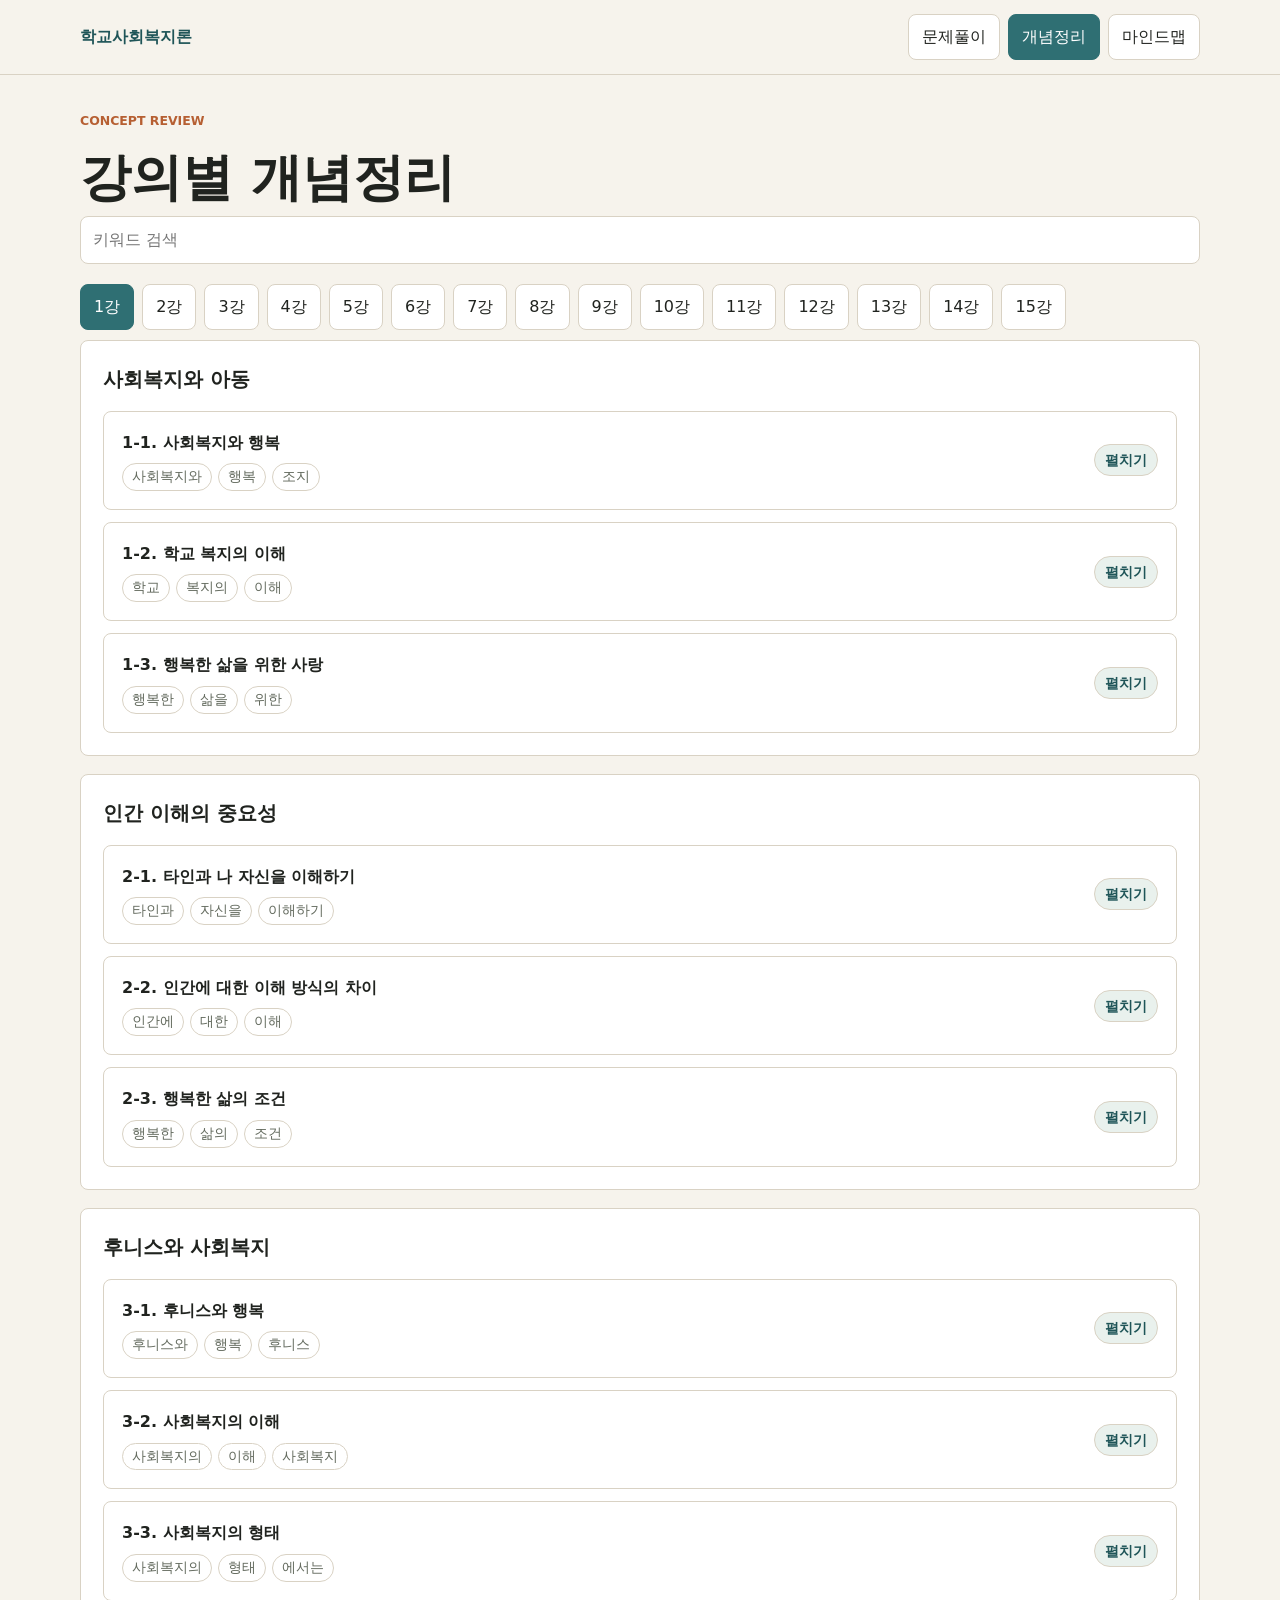
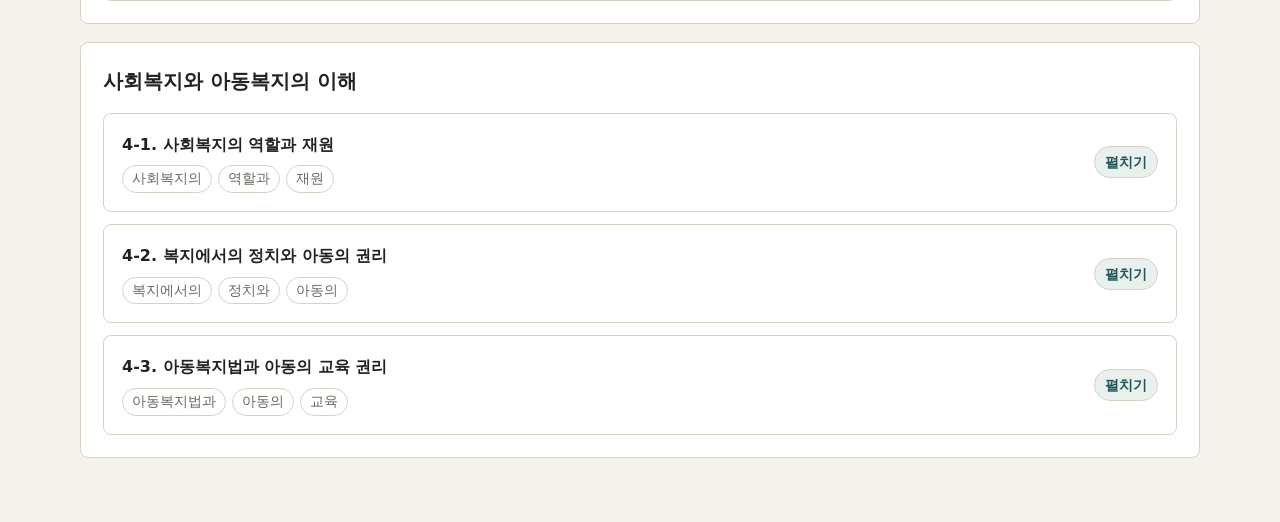
==== commit 040624ba: "Rewrite concepts as natural paragraphs with bold keywords" ====
--- a/concepts.html
+++ b/concepts.html
@@ -1,4 +1,4 @@
-<!DOCTYPE html>
+﻿<!DOCTYPE html>
 <html lang="ko">
 <head>
   <meta charset="UTF-8">
@@ -27,8 +27,11 @@
     const search = document.getElementById('search');
     let active = lectures[0]?.id || 1;
     const labelOf = (lecture) => lecture.label || `${lecture.id}\uac15`;
+    function plainText(value) {
+      return String(value || '').replace(/<[^>]+>/g, ' ');
+    }
     function keywordsFor(sub) {
-      const source = [sub.title, ...sub.points.slice(0, 2)].join(' ');
+      const source = plainText([sub.title, sub.paragraph || '', ...(sub.points || []).slice(0, 1)].join(' '));
       const words = source.split(/[\s,./()]+/).map((word) => word.replace(/["'.,!]/g, '')).filter((word) => word.length >= 2);
       return [...new Set(words)].slice(0, 3);
     }
@@ -40,11 +43,12 @@
       const lecture = lectures.find((item) => item.id === active);
       if (!lecture) return;
       const sections = lecture.sections.map((section) => {
-        const subtopics = section.subtopics.filter((sub) => !query || [section.title, sub.title, ...sub.points].join(' ').toLowerCase().includes(query));
+        const subtopics = section.subtopics.filter((sub) => !query || plainText([section.title, sub.title, sub.paragraph || '', ...(sub.points || [])].join(' ')).toLowerCase().includes(query));
         if (!subtopics.length) return '';
         return `<article class="concept-section"><h2>${section.title}</h2>${subtopics.map((sub) => {
           const keywords = keywordsFor(sub).map((word) => `<span>${word}</span>`).join('');
-          return `<details class="concept-card"><summary><span><strong>${sub.id}. ${sub.title}</strong><span class="keyword-row">${keywords}</span></span><em class="details-toggle"><span class="show-closed">\ud3bc\uce58\uae30</span><span class="show-open">\uc811\uae30</span></em></summary><ul>${sub.points.map((point) => `<li>${point}</li>`).join('')}</ul></details>`;
+          const paragraph = sub.paragraph || (sub.points || []).join(' ');
+          return `<details class="concept-card"><summary><span><strong>${sub.id}. ${sub.title}</strong><span class="keyword-row">${keywords}</span></span><em class="details-toggle"><span class="show-closed">\ud3bc\uce58\uae30</span><span class="show-open">\uc811\uae30</span></em></summary><p class="concept-paragraph">${paragraph}</p></details>`;
         }).join('')}</article>`;
       }).join('');
       list.innerHTML = sections || '<p class="empty">\uac80\uc0c9 \uacb0\uacfc\uac00 \uc5c6\uc2b5\ub2c8\ub2e4.</p>';
@@ -62,3 +66,4 @@
   </script>
 </body>
 </html>
+
--- a/style.css
+++ b/style.css
@@ -1,9 +1,10 @@
-:root{color-scheme:light;--bg:#f6f3ec;--panel:#fff;--ink:#20231f;--muted:#646b5f;--line:#d9d2c4;--accent:#2f6f73;--accent-strong:#1f5558;--warm:#b65f32;--soft:#e9f1ed;--danger:#b64b4b;--success:#287b51}
+﻿:root{color-scheme:light;--bg:#f6f3ec;--panel:#fff;--ink:#20231f;--muted:#646b5f;--line:#d9d2c4;--accent:#2f6f73;--accent-strong:#1f5558;--warm:#b65f32;--soft:#e9f1ed;--danger:#b64b4b;--success:#287b51}
 :root[data-theme=dark]{color-scheme:dark;--bg:#171914;--panel:#22261f;--ink:#f3f1e8;--muted:#bbb7a7;--line:#3c4236;--accent:#78b8ad;--accent-strong:#9bcfc6;--warm:#de9a68;--soft:#26342f;--danger:#e07d7d;--success:#83d2a2}
 *{box-sizing:border-box}body{margin:0;min-height:100vh;background:var(--bg);color:var(--ink);font-family:"Pretendard","Segoe UI",system-ui,sans-serif;line-height:1.6}a{color:inherit;text-decoration:none}button,input,select{font:inherit}.site-shell,.content-shell{width:min(1120px,calc(100% - 32px));margin:0 auto}.site-shell{padding:56px 0}.hero{display:grid;grid-template-columns:minmax(0,1.5fr) minmax(280px,.7fr);gap:24px;align-items:stretch;min-height:360px;padding:44px;background:linear-gradient(135deg,#fdfbf5 0%,#e6efeb 55%,#f6e4d6 100%);border:1px solid var(--line);border-radius:8px}:root[data-theme=dark] .hero{background:linear-gradient(135deg,#242820 0%,#1d3434 55%,#3b2b20 100%)}.eyebrow{margin:0 0 8px;color:var(--warm);font-size:.78rem;font-weight:800;letter-spacing:0;text-transform:uppercase}h1{margin:0;font-size:clamp(2.2rem,5vw,4.6rem);line-height:1.05;letter-spacing:0}.hero__lead{max-width:560px;color:var(--muted);font-size:1.05rem}.progress-panel,.study-card,.concept-card,.quiz-card,.quiz-tools,.concept-section{background:var(--panel);border:1px solid var(--line);border-radius:8px}.progress-panel{align-self:end;padding:24px}.progress-panel__header,.quiz-meta,.quiz-actions,.topbar,.study-card{display:flex;align-items:center;justify-content:space-between;gap:16px}.progress-track{height:12px;margin:18px 0 12px;overflow:hidden;border-radius:999px;background:var(--soft)}.progress-fill{width:0;height:100%;background:var(--accent)}.theme-toggle{position:fixed;top:18px;right:18px;z-index:10;width:44px;height:44px;border:1px solid var(--line);border-radius:999px;background:var(--panel);color:var(--ink);cursor:pointer}.study-cards{display:grid;grid-template-columns:repeat(2,minmax(0,1fr));gap:16px;margin-top:20px}.study-cards.three{grid-template-columns:repeat(3,minmax(0,1fr))}.study-card{padding:22px;justify-content:flex-start}.study-card:hover{border-color:var(--accent)}.study-card__icon{display:grid;place-items:center;flex:0 0 44px;height:44px;border-radius:8px;background:var(--accent);color:#fff;font-weight:900}.study-card__body{display:grid;gap:4px}.study-card__body span,.progress-panel p,.empty,.solved-state{color:var(--muted);margin:0}.lecture-strip{display:grid;grid-template-columns:repeat(auto-fit,minmax(160px,1fr));gap:10px;margin-top:20px}.lecture-strip article{padding:14px;border-bottom:2px solid var(--accent);background:rgba(255,255,255,.45)}.lecture-strip span{display:block;color:var(--muted);font-size:.9rem}.topbar{position:sticky;top:0;z-index:5;padding:14px max(16px,calc((100vw - 1120px)/2));background:var(--bg);border-bottom:1px solid var(--line)}.brand{font-weight:900;color:var(--accent-strong)}.topbar nav{display:flex;gap:8px;flex-wrap:wrap}.topbar nav a,.tab,.quiz-tools button,.quiz-actions button{padding:9px 13px;border:1px solid var(--line);border-radius:8px;background:var(--panel);color:var(--ink);cursor:pointer}.topbar nav a[aria-current=page],.tab.is-active{background:var(--accent);border-color:var(--accent);color:#fff}.content-shell{padding:36px 0 64px}.page-heading{display:grid;gap:12px;margin-bottom:20px}.page-heading h1{font-size:clamp(1.9rem,4vw,3.4rem)}.search,.quiz-tools select{width:100%;min-height:44px;padding:10px 12px;border:1px solid var(--line);border-radius:8px;background:var(--panel);color:var(--ink)}.lecture-tabs{display:flex;gap:8px;overflow-x:auto;padding-bottom:10px}.concept-list{display:grid;gap:18px}.concept-section{padding:22px}.concept-section h2,.quiz-card h2{margin:0 0 16px;font-size:1.25rem}.concept-card{padding:0;margin-top:12px;overflow:hidden}.concept-card summary{display:flex;align-items:center;justify-content:space-between;gap:16px;padding:18px;cursor:pointer;list-style:none}.concept-card summary::-webkit-details-marker{display:none}.concept-card summary em{flex:0 0 auto;color:var(--accent-strong);font-style:normal;font-weight:800}.concept-card[open] summary{border-bottom:1px solid var(--line)}.concept-card ul{padding:16px 22px 18px 38px}.keyword-row{display:flex;flex-wrap:wrap;gap:6px;margin-top:8px}.keyword-row span{display:inline-flex;align-items:center;min-height:26px;padding:2px 9px;border:1px solid var(--line);border-radius:999px;color:var(--muted);font-size:.85rem}ul{margin:0;padding-left:20px}.quiz-shell{max-width:860px}.quiz-tools{display:grid;grid-template-columns:1fr 1fr auto;gap:12px;padding:14px;margin-bottom:16px}.quiz-tools label{display:grid;gap:6px;color:var(--muted);font-size:.92rem}.quiz-card{padding:24px;min-height:420px}.quiz-meta{justify-content:flex-start;flex-wrap:wrap;margin-bottom:12px;color:var(--muted);font-size:.9rem}.quiz-meta span{padding:3px 8px;border:1px solid var(--line);border-radius:999px}.options{display:grid;gap:10px;margin:20px 0}.options button{width:100%;min-height:52px;padding:13px 14px;text-align:left;border:1px solid var(--line);border-radius:8px;background:var(--panel);color:var(--ink);cursor:pointer}.options button:hover:not(:disabled){border-color:var(--accent)}.options button.is-correct{border-color:var(--success);background:color-mix(in srgb,var(--success) 14%,var(--panel))}.options button.is-wrong{border-color:var(--danger);background:color-mix(in srgb,var(--danger) 12%,var(--panel))}.feedback strong{color:var(--accent-strong)}.mindmap-shell{width:min(1280px,calc(100% - 24px))}.mindmap-panel{height:min(72vh,760px);min-height:560px;overflow:auto;background:var(--panel);border:1px solid var(--line);border-radius:8px}.mindmap-panel svg{display:block;width:100%;height:100%;min-width:820px}.links path{fill:none;stroke:var(--line);stroke-width:1.7}.mind-node{cursor:pointer}.mind-node circle{stroke:var(--panel);stroke-width:2}.mind-node text{font-size:14px;font-weight:750;paint-order:stroke;stroke:var(--panel);stroke-width:4;fill:var(--ink)}
 @media(max-width:760px){.site-shell,.content-shell{width:min(100% - 24px,1120px)}.site-shell{padding-top:72px}.hero{grid-template-columns:1fr;padding:28px}.study-cards,.study-cards.three,.quiz-tools{grid-template-columns:1fr}.topbar{align-items:flex-start;flex-direction:column}h1{font-size:2.35rem}.concept-card summary{align-items:flex-start;flex-direction:column}.mindmap-panel{height:68vh;min-height:500px}.mindmap-panel svg{min-width:720px}}
 
 .mindmap-shell{width:min(1500px,calc(100% - 24px));padding-bottom:28px}
+.hero h1{display:grid;gap:8px;max-width:760px}.hero h1 span{display:block}
 .mindmap-shell,.mindmap-panel,.mindmap-panel text{font-family:"Noto Sans KR","Pretendard","Segoe UI",system-ui,sans-serif}
 .mindmap-panel{height:calc(100vh - 178px);min-height:680px;overflow:auto;background:#fffdf7;border:1px solid #e2d7c4;border-radius:8px;box-shadow:0 18px 45px rgba(65,55,38,.08)}
 .mindmap-panel svg{display:block;width:100%;height:100%;min-width:1160px;min-height:760px;margin:0 auto}
@@ -26,3 +27,6 @@
 .mindmap-controls span{min-width:58px;padding:0 8px;color:var(--accent-strong);font-size:14px;font-weight:800;text-align:center}
 .details-toggle{display:inline-flex;align-items:center;justify-content:center;min-width:64px;min-height:32px;padding:4px 10px;border:1px solid var(--line);border-radius:999px;background:var(--soft);color:var(--accent-strong);font-size:.86rem;font-style:normal;font-weight:800;white-space:nowrap}.details-toggle .show-open{display:none}.concept-card[open] .details-toggle .show-closed{display:none}.concept-card[open] .details-toggle .show-open{display:inline}
 @media(max-width:760px){.mindmap-shell{width:calc(100% - 12px);padding-top:24px}.mindmap-panel{height:calc(100vh - 162px);min-height:560px}.mindmap-panel svg{min-width:980px;min-height:720px}.mind-node.depth-2 .mind-label{font-size:12px}}
+
+.concept-paragraph{margin:0;padding:18px 22px;color:var(--ink);font-size:1rem;line-height:1.85;word-break:keep-all}.concept-paragraph strong{color:var(--accent-strong);font-weight:900}
+
